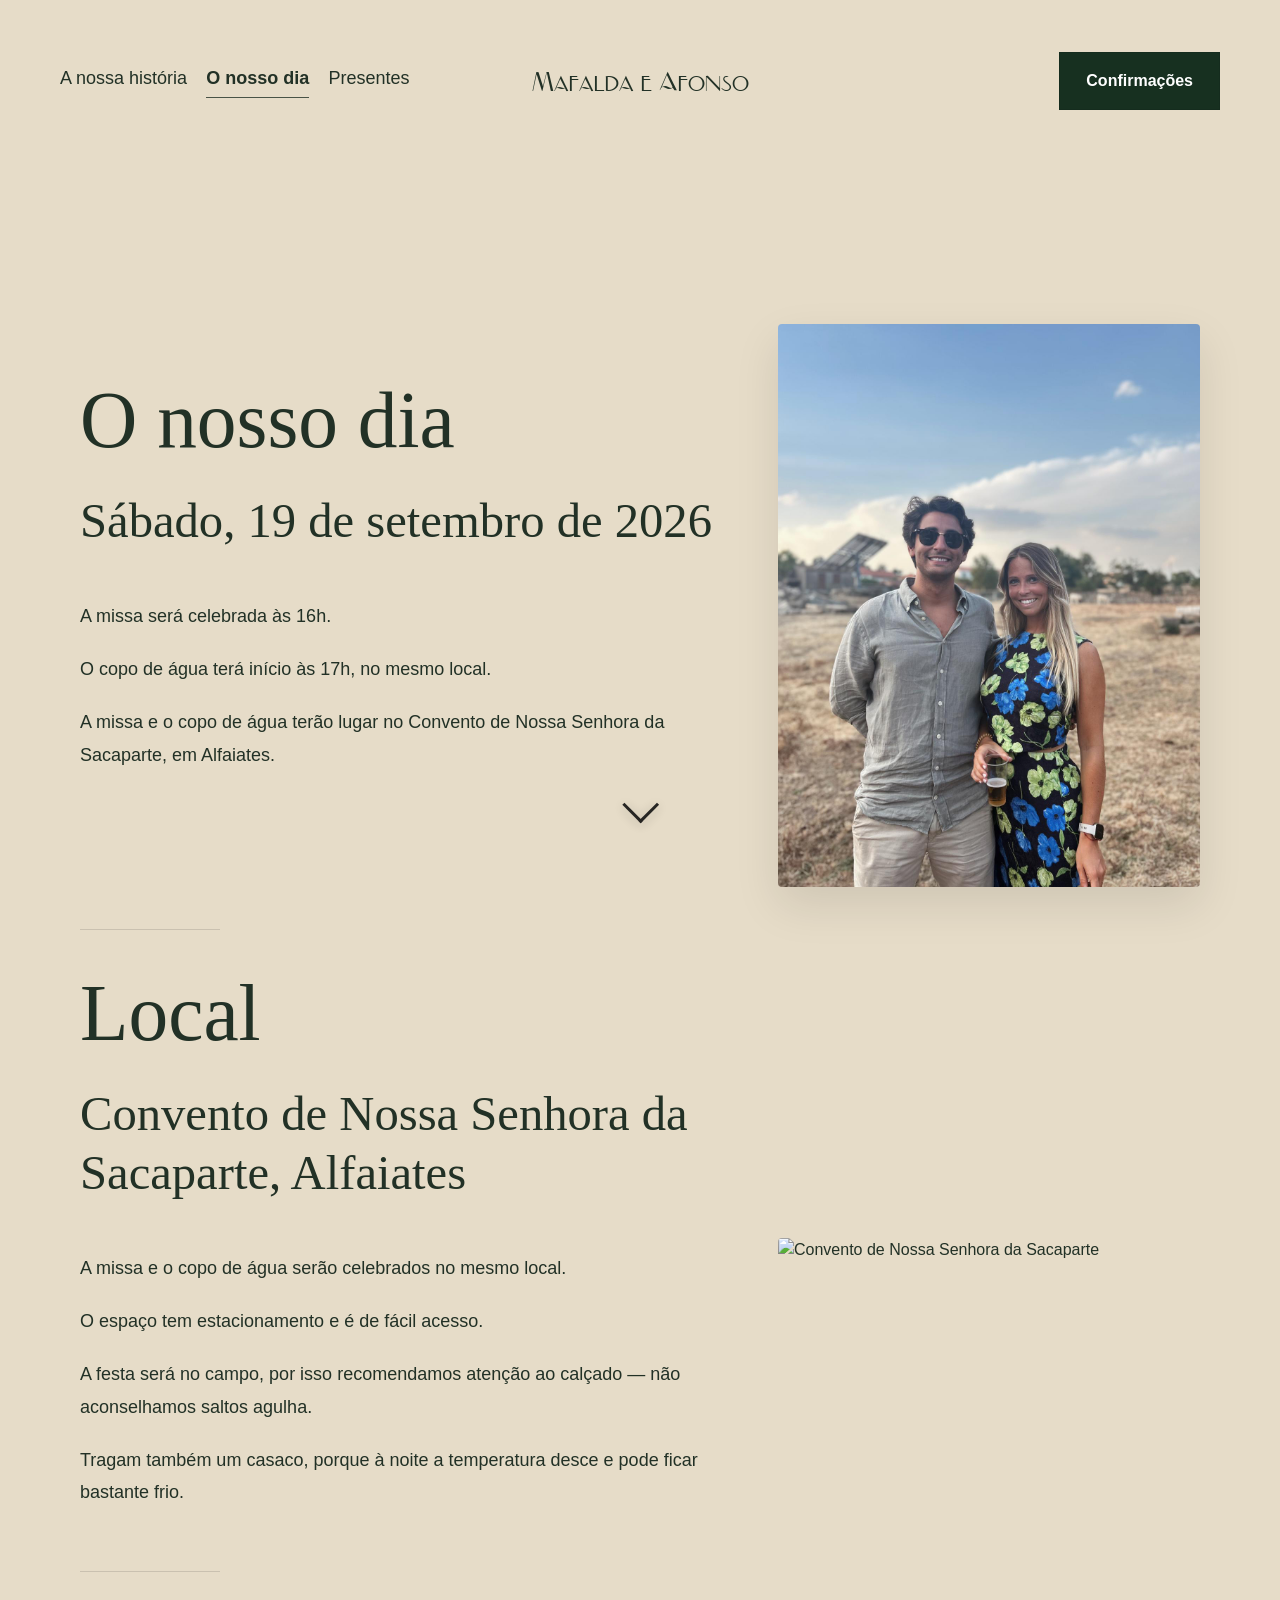
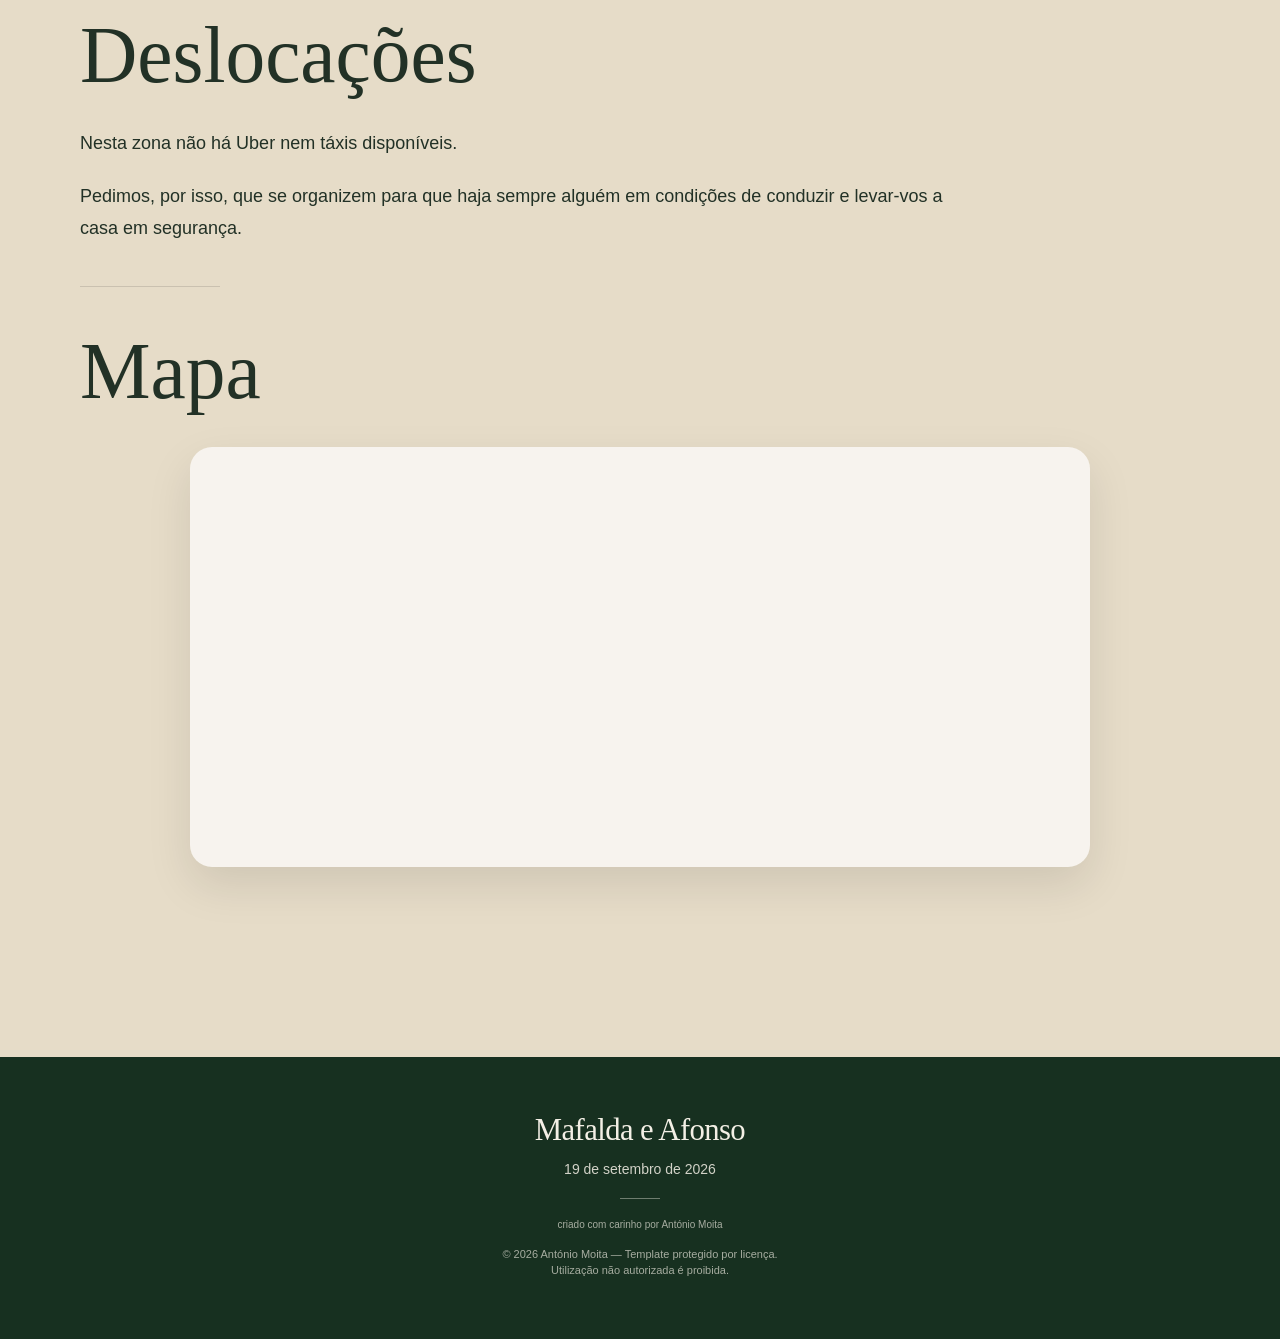
==== pages/cerimonia.html @ 189afe15 "Add files via upload" ====
<!DOCTYPE html>
<html lang="pt">
<head>
  <meta charset="UTF-8">
  <meta name="viewport" content="width=device-width, initial-scale=1">
  <title>O nosso dia — Mafalda e Afonso</title>
  <link rel="stylesheet" href="../assets/css/main.css">
  <script src="../assets/js/favicon.js"></script>
</head>
<body>
  <div class="scroll-progress" aria-hidden="true"></div>

  <div class="page page-plain">
    <header class="site-header">
      <div class="header-inner">
        <nav class="main-nav">
          <a href="../index.html#historia">A nossa história</a>
          <a class="active" href="cerimonia.html">O nosso dia</a>
          <a href="presentes.html">Presentes</a>
        </nav>

        <a class="site-brand nadall" href="../index.html">Mafalda e Afonso</a>

        <div class="header-actions">
          <a class="btn" href="confirmacoes.html">Confirmações</a>
        </div>
      </div>
    </header>

    <div class="scroll-hint" aria-hidden="true">
      <span></span>
    </div>

    <section class="section-top">
      <div class="container-text editorial-block">

        <div class="cerimonia-intro">
          <div class="cerimonia-intro-copy">
            <h1 class="editorial-title reveal">O nosso dia</h1>
            <h2 class="editorial-subtitle reveal">Sábado, 19 de setembro de 2026</h2>

          <div class="editorial-copy reveal">
           <p>
            A missa será celebrada às 16h.
          </p>
          <p>
          O copo de água terá início às 17h, no mesmo local.
          </p>
          <p>
          A missa e o copo de água terão lugar no Convento de Nossa Senhora da Sacaparte, em Alfaiates.
          </p>
          </div>

        <div class="calendar-actions reveal">
          <a class="calendar-btn" href="../assets/downloads/evento-casamento-mafalda-afonso.ics" download>
          Adicionar ao calendário
         </a>

       <a
      class="calendar-btn"
      href="https://calendar.google.com/calendar/render?action=TEMPLATE&text=Casamento%20Mafalda%20e%20Afonso&dates=20260919T160000/20260920T040000&location=Convento%20de%20Nossa%20Senhora%20da%20Sacaparte%2C%20Alfaiates&details=Missa%20%C3%A0s%2016h%20e%20celebra%C3%A7%C3%A3o%20no%20mesmo%20local."
      target="_blank"
      rel="noopener noreferrer">
      Google Calendar
        </a>
      </div>
      </div>

          <div class="cerimonia-intro-media reveal">
            <img src="../assets/img/mafalda-afonso3.jpg" alt="Mafalda e Afonso">
          </div>
        </div>

        <div class="divider reveal"></div>

        <div class="cerimonia-intro">
  
  <div class="cerimonia-intro-copy">
    <h1 class="editorial-title reveal">Local</h1>
    <h2 class="editorial-subtitle reveal">Convento de Nossa Senhora da Sacaparte, Alfaiates</h2>

    <div class="editorial-copy reveal">
      <p>
        A missa e o copo de água serão celebrados no mesmo local.
      </p>
      <p>
        O espaço tem estacionamento e é de fácil acesso.
      </p>
      <p>
        A festa será no campo, por isso recomendamos atenção ao calçado — não aconselhamos saltos agulha.
      </p>
      <p>
        Tragam também um casaco, porque à noite a temperatura desce e pode ficar bastante frio.
      </p>
    </div>
  </div>

  <div class="cerimonia-intro-media reveal">
    <img src="../assets/img/convento.png" alt="Convento de Nossa Senhora da Sacaparte" class="no-shadow">
  </div>

</div>

        <div class="divider reveal"></div>

        <h1 class="editorial-title reveal">Deslocações</h1>
        <div class="editorial-copy reveal">
          <p>
            Nesta zona não há Uber nem táxis disponíveis.
          </p>
          <p>
            Pedimos, por isso, que se organizem para que haja sempre alguém em condições de conduzir e levar-vos a casa em segurança.
          </p>
        </div>

        <div class="divider reveal"></div>

        <h1 class="editorial-title reveal">Mapa</h1>
        <div class="map-image reveal">
          <iframe
            src="https://www.google.com/maps/embed?pb=!1m18!1m12!1m3!1d3038.5815121705978!2d-6.89623684962995!3d40.3959667616065!2m3!1f0!2f0!3f0!3m2!1i1024!2i768!4f13.1!3m3!1m2!1s0xd3db39eac8f8bbb%3A0x1433cb2b14227b05!2sConvento%20da%20Sacaparte!5e0!3m2!1spt-PT!2spt!4v1775146963421!5m2!1spt-PT!2spt"
            style="border:0;"
            allowfullscreen=""
            loading="lazy"
            referrerpolicy="no-referrer-when-downgrade">
          </iframe>
        </div>
      </div>
    </section>
  </div>

  <button id="backToTop" aria-label="Voltar ao topo">↑</button>

  <script src="../assets/js/main.js"></script>
  <script>
    loadFooter({
      names: "Mafalda e Afonso",
      date: "19 de setembro de 2026",
      creditName: "António Moita",
      creditLink: ""
    });
  </script>

</body>
</html>
---- assets/css/main.css ----
@font-face{
  font-family:"Nadall";
  src:url("../fonts/NADALL.TTF") format("truetype");
  font-weight:400;
  font-style:normal;
  font-display:swap;
}

:root{
  --bg-main:#f3f1e8;
  --bg-alt:#e6dcc8;
  --text:#223126;
  --button:#173020;
  --button-text:#ffffff;
  --line:rgba(34,49,38,.55);
  --input-bg:#f7f7f7;
  --input-border:#cfcfcf;
  --muted:rgba(34,49,38,.6);

  --container:1440px;
  --container-text:1280px;
  --container-narrow:880px;
  --story-width:1120px;
  --editorial-width:1080px;
  --editorial-copy-width:860px;
}

*,
*::before,
*::after{
  box-sizing:border-box;
}

html{
  scroll-behavior:smooth;
  scroll-padding-top:140px;
}

body{
  margin:0;
  color:var(--text);
  background:var(--bg-main);
  font-family:Arial, Helvetica, sans-serif;
  line-height:1.5;
  overflow-x:hidden;
}

img{
  max-width:100%;
  display:block;
}

iframe{
  display:block;
  max-width:100%;
}

a{
  color:inherit;
  text-decoration:none;
}

.page{
  min-height:100vh;
}

.page-plain{
  background:var(--bg-alt);
}

.container{
  width:min(var(--container), calc(100% - 120px));
  margin:0 auto;
}

.container-narrow{
  width:min(var(--container-narrow), calc(100% - 120px));
  margin:0 auto;
}

.container-text{
  width:min(var(--container-text), calc(100% - 120px));
  margin:0 auto;
}

.serif{
  font-family:Georgia, "Times New Roman", serif;
  font-weight:400;
  letter-spacing:-0.02em;
}

.nadall{
  font-family:"Nadall", Georgia, "Times New Roman", serif;
  font-weight:400;
  letter-spacing:0;
}

/* =========================================================
   Barra de progresso
   ========================================================= */

.scroll-progress{
  position:fixed;
  top:0;
  left:0;
  width:0%;
  height:3px;
  background:var(--button);
  z-index:300;
  pointer-events:none;
}

/* =========================================================
   Header / navegação
   ========================================================= */

.site-header{
  position:sticky;
  top:0;
  z-index:120;
  padding:52px 0 34px;
  transition:
    background-color .3s ease,
    backdrop-filter .3s ease,
    box-shadow .3s ease,
    padding .3s ease;
}

.site-header.is-scrolled{
  background:rgba(243,241,232,.78);
  backdrop-filter:blur(12px);
  box-shadow:0 10px 30px rgba(0,0,0,.05);
  padding:22px 0 18px;
}

.site-header .header-inner{
  width:min(var(--container), calc(100% - 120px));
  margin:0 auto;
  display:grid;
  grid-template-columns:1fr auto 1fr;
  align-items:center;
  gap:20px;
}

.main-nav{
  display:flex;
  gap:1.2rem;
  align-items:center;
  justify-self:start;
  flex-wrap:wrap;
  font-size:18px;
  min-width:0;
}

.main-nav a{
  position:relative;
  padding-bottom:6px;
  min-width:0;
}

.main-nav a::after{
  content:"";
  position:absolute;
  left:0;
  bottom:0;
  width:100%;
  height:1px;
  background:currentColor;
  transform:scaleX(0);
  transform-origin:left;
  transition:transform .35s ease;
  opacity:.8;
}

.main-nav a:hover::after,
.main-nav a:focus-visible::after,
.main-nav a.active::after{
  transform:scaleX(1);
}

.main-nav a.active{
  opacity:1;
  font-weight:600;
}

.site-brand{
  justify-self:center;
  font-size:28px;
  line-height:1;
  text-align:center;
}

.header-actions{
  justify-self:end;
}

/* =========================================================
   Botões
   ========================================================= */

.btn{
  display:inline-flex;
  align-items:center;
  justify-content:center;
  min-width:158px;
  min-height:58px;
  padding:0 26px;
  background:var(--button);
  color:var(--button-text);
  font-size:16px;
  font-weight:600;
  border:1px solid rgba(0,0,0,.08);
  border-radius:0;
  transition:
    transform .22s ease,
    opacity .22s ease,
    box-shadow .22s ease;
}

.btn:hover,
.btn:focus-visible{
  transform:translateY(-2px);
  opacity:.97;
  box-shadow:0 10px 24px rgba(0,0,0,.10);
}

.btn.small{
  min-width:110px;
  min-height:54px;
}

/* =========================================================
   Hero
   ========================================================= */

.hero{
  position:relative;
  overflow:hidden;
  min-height:100vh;
  display:flex;
  align-items:flex-start;
  justify-content:center;
  padding:10rem 1.5rem 3rem;
  background:
    radial-gradient(circle at 20% 20%, rgba(255,255,255,.65), transparent 32%),
    radial-gradient(circle at 80% 30%, rgba(255,255,255,.35), transparent 28%),
    radial-gradient(circle at 50% 70%, rgba(255,255,255,.25), transparent 38%),
    linear-gradient(rgba(243,241,232,.9), rgba(243,241,232,.94));
}

.hero::before{
  content:"";
  position:absolute;
  inset:0;
  background-image:
    radial-gradient(rgba(120,120,100,.06) 1px, transparent 1px),
    radial-gradient(rgba(120,120,100,.035) 1px, transparent 1px);
  background-size:8px 8px, 13px 13px;
  background-position:0 0, 3px 4px;
  opacity:.45;
  pointer-events:none;
}

.leaf-ornament{
  --leaf-parallax:0px;
  position:absolute;
  left:50%;
  top:-10px;
  transform:translateX(-50%) translateY(var(--leaf-parallax));
  width:min(520px, 36vw);
  opacity:.72;
  pointer-events:none;
  will-change:transform, opacity;
  animation:
    heroFadeUp 1.2s .2s both,
    leafFloat 7s ease-in-out 1.4s infinite;
}

.leaf-ornament svg{
  width:100%;
  height:auto;
  display:block;
}

.hero-bg{
  position:absolute;
  inset:0;
  z-index:0;
  background-image:image-set(
    url("../img/mafalda-afonso5-clean.webp") type("image/webp"),
    url("../img/mafalda-afonso5-clean.png") type("image/png")
  );
  background-repeat:no-repeat;
  background-position:center calc(64% + var(--hero-parallax, 0px));
  background-size:min(980px, 88vw);
  opacity:.92;
  pointer-events:none;
}

.hero-content{
  position:relative;
  z-index:2;
  text-align:center;
  width:100%;
  padding-top:7vh;
}

.hero-title{
  margin:0;
  font-size:clamp(72px, 9vw, 126px);
  line-height:.95;
  opacity:0;
  transform:translateY(24px);
  animation:heroFadeUp 1s .15s forwards;
}

.hero-title.nadall{
  line-height:1.02;
  letter-spacing:0.01em;
}

.site-brand.nadall{
  font-size:32px;
  line-height:1;
}

.hero-date{
  margin-top:34px;
  font-size:clamp(24px, 2.2vw, 34px);
  opacity:0;
  transform:translateY(24px);
  animation:heroFadeUp 1s .45s forwards;
}

.hero-date::before,
.hero-date::after{
  content:"—";
  display:inline-block;
  margin:0 18px;
  opacity:.6;
}

/* =========================================================
   Secções gerais
   ========================================================= */

.section{
  padding:110px 0;
}

.section.alt{
  background:var(--bg-alt);
}

.page-plain .section-top{
  padding:120px 0 80px;
}

.center-link{
  text-align:center;
}

.more-link{
  display:inline-block;
  margin-top:52px;
  font-size:18px;
  padding-bottom:3px;
  position:relative;
}

.more-link::after{
  content:"";
  position:absolute;
  left:0;
  bottom:0;
  width:100%;
  height:1px;
  background:currentColor;
  transform:scaleX(1);
  transform-origin:left;
  transition:transform .35s ease, opacity .35s ease;
  opacity:.85;
}

.more-link:hover::after,
.more-link:focus-visible::after{
  transform:scaleX(.72);
  opacity:1;
}

/* =========================================================
   Home
   ========================================================= */

.two-col-intro{
  display:grid;
  grid-template-columns:420px 1fr;
  gap:3rem;
  align-items:center;
}

.portrait{
  width:100%;
  aspect-ratio:1/1;
  overflow:hidden;
  background:#ddd;
}

.portrait img{
  width:100%;
  height:100%;
  object-fit:cover;
  transform:scale(1.02);
  transition:transform 1.2s ease;
  border-radius:4px;
}

.portrait:hover img{
  transform:scale(1.06);
}

.intro-copy{
  text-align:center;
  max-width:760px;
  margin:0 auto;
}

.intro-copy h2{
  margin:0 0 26px;
  font-size:clamp(42px, 4.6vw, 72px);
  line-height:1.02;
}

.intro-copy p{
  margin:0 auto;
  font-size:clamp(24px, 2.1vw, 31px);
  line-height:1.8;
  font-family:Georgia, "Times New Roman", serif;
  letter-spacing:-0.02em;
}

.details-grid{
  display:grid;
  grid-template-columns:1fr 1fr;
  gap:3rem;
  align-items:start;
  text-align:center;
}

.eyebrow{
  margin:0 0 24px;
  font-size:18px;
  font-family:Georgia, "Times New Roman", serif;
}

.big-detail-title{
  margin:0 0 .45em;
  font-size:clamp(42px, 4.8vw, 72px);
  line-height:1.15;
  font-family:Georgia, "Times New Roman", serif;
  letter-spacing:-0.02em;
  overflow-wrap:anywhere;
}

.detail-copy{
  margin:0;
  font-size:clamp(20px, 2vw, 28px);
  line-height:1.7;
  font-family:Georgia, "Times New Roman", serif;
}

.center-feature{
  text-align:center;
  padding:120px 0 130px;
  max-width:860px;
  margin:0 auto;
}

.center-feature h2{
  margin:0 0 1.1rem;
  font-size:clamp(54px, 6vw, 88px);
  line-height:1;
  font-family:Georgia, "Times New Roman", serif;
  overflow-wrap:anywhere;
}

.center-feature p{
  max-width:760px;
  margin:0 auto;
  font-size:clamp(22px, 1.9vw, 26px);
  line-height:1.85;
}

.center-feature p + p{
  margin-top:20px;
}

#historia .center-feature{
  max-width:var(--story-width);
}

#historia .center-feature p{
  max-width:980px;
}

/* =========================================================
   Story / showcase / CTA
   ========================================================= */

.story-block{
  padding:110px 0 70px;
}

.story-text{
  max-width:1500px;
}

.story-text h3{
  margin:0 0 34px;
  font-size:clamp(30px, 2.8vw, 46px);
  font-family:Georgia, "Times New Roman", serif;
  font-weight:400;
}

.story-text p{
  margin:0 0 26px;
  font-size:clamp(18px, 1.35vw, 22px);
  line-height:1.75;
}

.person-showcase{
  padding:40px 0 120px;
  text-align:center;
}

.person-showcase h2{
  margin:0 0 34px;
  font-size:clamp(54px, 5.4vw, 84px);
  line-height:1;
  font-family:Georgia, "Times New Roman", serif;
}

.person-photo{
  width:min(400px, 100%);
  margin:0 auto;
  aspect-ratio:4/5;
  overflow:hidden;
  background:#ddd;
}

.person-photo img{
  width:100%;
  height:100%;
  object-fit:cover;
  transform:scale(1.02);
  transition:transform 1.2s ease;
  border-radius:18px;
}

.person-photo:hover img{
  transform:scale(1.06);
}

.final-cta{
  text-align:center;
  padding:110px 0 64px;
}

.final-cta h2{
  margin:0 0 62px;
  font-size:clamp(44px, 5vw, 74px);
  font-family:Georgia, "Times New Roman", serif;
  font-weight:400;
  line-height:1.1;
  overflow-wrap:anywhere;
}

/* =========================================================
   Página editorial / cerimónia
   ========================================================= */

.editorial-block{
  max-width:var(--editorial-width);
  margin:0 auto;
  padding:60px 0 110px;
}

.editorial-title{
  margin:0 0 .35em;
  font-size:clamp(54px, 6.2vw, 100px);
  line-height:1.08;
  font-family:Georgia, "Times New Roman", serif;
  font-weight:400;
  overflow-wrap:anywhere;
}

.editorial-subtitle{
  margin:0 0 1.4em;
  font-size:clamp(32px, 3.8vw, 66px);
  line-height:1.22;
  font-family:Georgia, "Times New Roman", serif;
  font-weight:400;
  opacity:.9;
  overflow-wrap:anywhere;
}

.editorial-copy{
  max-width:var(--editorial-copy-width);
}

.editorial-copy p{
  margin:0 0 1.15em 0;
  font-size:clamp(18px, 1.35vw, 22px);
  line-height:1.8;
}

.divider{
  width:100%;
  max-width:140px;
  height:1px;
  margin:2.6rem 0;
  background:rgba(0,0,0,.12);
}

.map-image{
  width:min(900px, 100%);
  margin:2rem auto 0;
  overflow:hidden;
  background:#f7f3ee;
  border-radius:22px;
  box-shadow:0 18px 45px rgba(0,0,0,.10);
}

.map-image iframe{
  display:block;
  width:100%;
  min-height:420px;
  border:0;
}

.page-plain .container-text.editorial-block{
  max-width:1120px;
}

.page-plain .editorial-copy{
  max-width:900px;
}

/* layout inicial da página cerimónia em desktop */
.cerimonia-intro{
  display:block;
}

.cerimonia-intro-media{
  margin:40px 0 0;
}

.cerimonia-intro-media img{
  display:block;
  width:100%;
  max-width:500px;
  height:auto;
  margin:0 auto;
  border-radius:4px;
  box-shadow:0 18px 45px rgba(0,0,0,.10);
}

@media (min-width: 1101px){
  .cerimonia-intro{
    display:grid;
    grid-template-columns:minmax(0, 1.2fr) minmax(360px, .8fr);
    gap:clamp(40px, 5vw, 90px);
    align-items:center;
  }

  .cerimonia-intro-copy{
    text-align:left;
  }

  .cerimonia-intro-copy .editorial-copy{
    margin-left:0;
    max-width:760px;
  }

  .cerimonia-intro-copy .editorial-title,
  .cerimonia-intro-copy .editorial-subtitle,
  .cerimonia-intro-copy .editorial-copy p{
    text-align:left;
  }

  .cerimonia-intro-copy .editorial-subtitle{
    margin-bottom:1em;
  }

  .cerimonia-intro-media{
    margin:0;
  }

  .cerimonia-intro-media img{
    max-width:520px;
    margin-left:auto;
  }
}

.cerimonia-intro-media img.no-shadow{
  box-shadow:none;
}

/* =========================================================
   Alojamento / stays
   ========================================================= */

.stay-list{
  padding:90px 0 120px;
}

.stay-item{
  display:grid;
  grid-template-columns:390px 1fr;
  gap:80px;
  align-items:start;
  padding:40px 0 100px;
}

.stay-item + .stay-item{
  border-top:1px solid var(--line);
  padding-top:90px;
}

.stay-media{
  width:100%;
  aspect-ratio:1/1;
  overflow:hidden;
  background:#ddd;
}

.stay-media img{
  width:100%;
  height:100%;
  object-fit:cover;
  transform:scale(1.02);
  transition:transform 1.2s ease;
  border-radius:18px;
}

.stay-media:hover img{
  transform:scale(1.06);
}

.stay-copy h2{
  margin:0 0 26px;
  display:inline-block;
  font-size:clamp(48px, 4.6vw, 66px);
  line-height:1.06;
  font-family:Georgia, "Times New Roman", serif;
  font-weight:400;
  border-bottom:1px solid var(--line);
  overflow-wrap:anywhere;
}

.stay-copy .meta{
  margin:12px 0 20px;
  font-size:clamp(22px, 2vw, 30px);
  font-family:Georgia, "Times New Roman", serif;
  line-height:1.35;
}

.stay-copy .phone{
  margin:0 0 28px;
  font-size:clamp(24px, 2.2vw, 34px);
  font-family:Georgia, "Times New Roman", serif;
}

.stay-copy p{
  max-width:860px;
  margin:0;
  font-size:clamp(18px, 1.4vw, 22px);
  line-height:1.75;
}

/* =========================================================
   Presentes
   ========================================================= */

.gifts-page{
  padding:170px 0 140px;
}

.gifts-head{
  text-align:center;
  margin-bottom:120px;
}

.gifts-head h1{
  margin:0 0 26px;
  font-size:clamp(64px, 6vw, 84px);
  font-family:Georgia, "Times New Roman", serif;
  font-weight:400;
  line-height:1;
  overflow-wrap:anywhere;
}

.gifts-head .subtitle{
  font-size:clamp(30px, 2.4vw, 46px);
  font-family:Georgia, "Times New Roman", serif;
  line-height:1.2;
  overflow-wrap:anywhere;
}

.gifts-copy{
  max-width:1500px;
}

.gifts-copy p{
  margin:0 0 24px;
  font-size:clamp(18px, 1.45vw, 22px);
  line-height:1.85;
}

.iban{
  font-weight:600;
  text-align:center;
  margin-top:70px;
  font-size:clamp(22px, 1.8vw, 32px);
  white-space:nowrap;
  line-height:1.1;
}

.gift-graphic {
  margin-top: 60px;
  text-align: center;
}

.gift-graphic img {
  width: min(420px, 80%);
  height: auto;
  display: block;
  margin: 0 auto;
  opacity: 0.9;
}

/* =========================================================
   Confirmações / formulário
   ========================================================= */

.confirm-page{
  padding:150px 0 130px;
}

.confirm-head{
  text-align:center;
  margin-bottom:2rem;
}

.confirm-head h1{
  margin:0 0 28px;
  font-size:clamp(40px, 6vw, 84px);
  font-family:Georgia, "Times New Roman", serif;
  font-weight:400;
  line-height:1.08;
  overflow-wrap:anywhere;
  word-break:normal;
}

.confirm-head p{
  margin:0 0 .7rem;
  font-size:clamp(17px, 1.4vw, 22px);
  line-height:1.75;
}

.confirm-date{
  margin-top:0;
  margin-bottom:3rem;
  font-size:clamp(26px, 3.2vw, 48px);
  line-height:1.1;
  font-family:Georgia, "Times New Roman", serif;
  font-weight:500;
  letter-spacing:.02em;
}

.form-wrap{
  border-top:1px solid var(--line);
  border-radius:22px;
  padding:2rem;
  background:rgba(255,255,255,.72);
  box-shadow:0 12px 35px rgba(0,0,0,.06);
  backdrop-filter:blur(2px);
}

.form-section-title{
  margin:0 0 1.2rem;
  font-size:18px;
  font-weight:600;
  overflow-wrap:anywhere;
}

.form-grid-2{
  display:grid;
  grid-template-columns:1fr 1fr;
  gap:1rem 1.25rem;
}

.form-grid-3{
  display:grid;
  grid-template-columns:1fr 1fr 1.2fr;
  gap:1rem 1.25rem;
}

.form-field{
  margin-bottom:1rem;
  min-width:0;
}

.form-field label{
  display:block;
  margin-bottom:.45rem;
  font-size:16px;
  line-height:1.4;
}

.form-field .req{
  color:var(--muted);
  margin-left:4px;
}

.input,
.select,
.textarea{
  width:100%;
  border:1px solid rgba(0,0,0,.12);
  background:#fff;
  color:var(--text);
  padding:.9rem 1rem;
  font-size:16px;
  font:inherit;
  outline:none;
  border-radius:12px;
  appearance:none;
  box-sizing:border-box;
  transition:border-color .2s ease, box-shadow .2s ease, background-color .2s ease;
}

.input,
.select{
  min-height:52px;
}

.textarea{
  min-height:150px;
  resize:vertical;
  font-family:inherit;
}

.input:focus,
.select:focus,
.textarea:focus{
  border-color:rgba(80,110,70,.5);
  box-shadow:0 0 0 4px rgba(127,154,99,.12);
  background:#fff;
}

.select-wrap{
  position:relative;
}

.select-wrap::after{
  content:"";
  position:absolute;
  right:18px;
  top:50%;
  width:10px;
  height:10px;
  border-right:2px solid var(--text);
  border-bottom:2px solid var(--text);
  transform:translateY(-65%) rotate(45deg);
  pointer-events:none;
}

.form-actions{
  margin-top:1.2rem;
}

.note{
  color:var(--muted);
  font-size:14px;
}

.form-note{
  margin-top:1.2rem;
  line-height:1.7;
  opacity:.85;
  overflow-wrap:anywhere;
}

#guest-count-section{
  margin-bottom:1rem;
}

.dynamic-section{
  margin-top:1.5rem;
  padding:1.25rem;
  background:rgba(255,255,255,.65);
  border:1px solid rgba(34,49,38,.10);
  border-radius:16px;
}

.dynamic-section-header{
  margin-bottom:1rem;
}

.dynamic-section-header h3{
  margin:0 0 .35rem 0;
  font-size:22px;
  font-family:Georgia, "Times New Roman", serif;
  font-weight:400;
  color:var(--text);
  overflow-wrap:anywhere;
}

.dynamic-section-header p{
  margin:0;
  color:var(--muted);
  font-size:15px;
  line-height:1.6;
}

.guest-row{
  padding:1rem;
  margin-bottom:1rem;
  background:#ffffff;
  border:1px solid rgba(34,49,38,.08);
  border-radius:14px;
}

.guest-row:last-child{
  margin-bottom:0;
}

.guest-row-title{
  margin-bottom:.9rem;
  font-size:15px;
  font-weight:600;
  color:var(--text);
  opacity:.9;
  overflow-wrap:anywhere;
}

/* =========================================================
   Footer
   ========================================================= */

.site-footer{
  background:var(--button);
  color:#f3efe5;
  text-align:center;
  padding:50px 20px 60px;
}

.site-footer .footer-main{
  font-size:clamp(28px, 2.4vw, 40px);
  font-family:Georgia, "Times New Roman", serif;
}

.site-footer .footer-date{
  margin-top:6px;
  font-size:14px;
  opacity:.85;
}

.site-footer .footer-divider{
  width:40px;
  height:1px;
  background:rgba(243,239,229,0.4);
  margin:18px auto;
}

.site-footer .footer-credit{
  font-size:10px;
  opacity:.65;
}

.site-footer .footer-credit a{
  color:inherit;
  text-decoration:none;
}

/* =========================================================
   Back to top
   ========================================================= */

#backToTop{
  position:fixed;
  right:20px;
  bottom:20px;
  width:46px;
  height:46px;
  background:var(--button);
  color:var(--button-text);
  border:0;
  border-radius:999px;
  cursor:pointer;
  font-size:20px;
  line-height:1;
  display:flex;
  align-items:center;
  justify-content:center;
  box-shadow:0 10px 30px rgba(0,0,0,.14);
  opacity:0;
  visibility:hidden;
  transform:translateY(8px);
  transition:opacity .25s ease, transform .25s ease, visibility .25s ease;
  z-index:999;
}

#backToTop:hover{
  transform:translateY(-4px);
  box-shadow:0 8px 20px rgba(0,0,0,.15);
}

#backToTop.show{
  opacity:1;
  visibility:visible;
  transform:translateY(0);
}

/* =========================================================
   Feedback formulário
   ========================================================= */

.form-success-box{
  display:none;
  position:fixed;
  bottom:20px;
  left:50%;
  transform:translateX(-50%);
  background:var(--button);
  color:#f3efe5;
  padding:18px 28px;
  border-radius:12px;
  font-size:16px;
  font-weight:600;
  box-shadow:0 6px 18px rgba(0,0,0,0.15);
  z-index:500;
  text-align:center;
  max-width:90%;
}

.form-modal{
  display:none;
  position:fixed;
  inset:0;
  width:100%;
  height:100%;
  background:rgba(245,240,220,0.7);
  justify-content:center;
  align-items:center;
  z-index:1000;
}

.form-modal-content{
  background:#fff6e5;
  padding:2rem;
  border-radius:10px;
  max-width:400px;
  width:90%;
  box-shadow:0 5px 15px rgba(0,0,0,0.3);
  text-align:center;
}

#form-modal-close{
  margin-top:1rem;
  cursor:pointer;
}

.form-modal-close:hover{
  color:#555;
}

#form-modal-message{
  font-size:18px;
  line-height:1.4;
  color:#223126;
  margin-top:12px;
}

/* =========================================================
   Reveal animations
   ========================================================= */

.reveal,
.reveal-left,
.reveal-right{
  opacity:0;
  transition:
    opacity .8s ease,
    transform .8s ease;
  will-change:opacity, transform;
}

.reveal{
  transform:translateY(34px);
}

.reveal-left{
  transform:translateX(-36px);
}

.reveal-right{
  transform:translateX(36px);
}

.reveal.is-visible,
.reveal-left.is-visible,
.reveal-right.is-visible{
  opacity:1;
  transform:translate(0, 0);
}

/* =========================================================
   Acessibilidade
   ========================================================= */

a:focus-visible,
button:focus-visible,
input:focus-visible,
select:focus-visible,
textarea:focus-visible{
  outline:2px solid rgba(34,49,38,.45);
  outline-offset:3px;
}

/* =========================================================
   Keyframes
   ========================================================= */

@keyframes heroFadeUp{
  from{
    opacity:0;
    transform:translateY(24px);
  }
  to{
    opacity:1;
    transform:translateY(0);
  }
}

@keyframes heroFadeIn{
  from{
    opacity:0;
  }
  to{
    opacity:1;
  }
}

@keyframes leafFloat{
  0%, 100%{
    transform:translateX(-50%) translateY(var(--leaf-parallax));
  }
  50%{
    transform:translateX(-50%) translateY(calc(var(--leaf-parallax) + 10px));
  }
}

@keyframes scrollCue{
  0%, 100%{
    transform:scaleY(.65);
    opacity:.45;
  }
  50%{
    transform:scaleY(1);
    opacity:1;
  }
}

/* =========================================================
   Responsive
   ========================================================= */

@media (max-width: 1100px){
  .site-header .header-inner{
    grid-template-columns:1fr;
    gap:24px;
  }

  .main-nav,
  .site-brand,
  .header-actions{
    justify-self:center;
  }

  .two-col-intro,
  .stay-item,
  .details-grid{
    grid-template-columns:1fr;
    gap:40px;
  }

  .intro-copy{
    max-width:none;
  }

  .portrait{
    max-width:520px;
    margin:0 auto;
  }

  .stay-media{
    max-width:520px;
  }

  #historia .center-feature{
    max-width:920px;
  }

  .page-plain .container-text.editorial-block{
    max-width:960px;
  }
}

@media (max-width: 980px){
  .two-col-intro,
  .details-grid,
  .form-grid-2,
  .form-grid-3{
    grid-template-columns:1fr;
  }

  .two-col-intro,
  .details-grid{
    gap:2rem;
  }

 .two-col-intro .intro-copy{
    order:1;
  }

  .two-col-intro .portrait{
    order:2;
  }  
}

@media (max-width: 780px){
  html{
    scroll-padding-top:120px;
  }

  .container,
  .container-narrow,
  .container-text,
  .site-header .header-inner{
    width:calc(100% - 44px);
  }

  .site-header{
    padding:28px 0 22px;
  }

  .site-header.is-scrolled{
    padding:16px 0 14px;
  }

  .main-nav{
    justify-content:center;
    gap:16px 22px;
    font-size:16px;
  }

  .site-brand{
    font-size:24px;
  }

  .btn{
    min-width:132px;
    min-height:52px;
  }

  .hero{
    min-height:100svh;
    padding-top:1.25rem;
    padding-bottom:1rem;
    align-items:flex-start;
  }

  .hero-content{
    padding-top:12vh;
  }

  .hero-bg{
    background-image:url("../img/mafalda-afonso6-clean.webp");
    background-size:min(760px, 138vw);
    background-position:center calc(74% + var(--hero-parallax, 0px));
  }

  .hero-title{
    font-size:clamp(52px, 12vw, 72px);
  }

  .hero-date{
    font-size:clamp(20px, 5vw, 28px);
    margin-top:18px;
  }

  .section,
  .center-feature,
  .story-block,
  .person-showcase,
  .stay-list,
  .gifts-page,
  .confirm-page{
    padding-top:80px;
    padding-bottom:80px;
  }

  .page-plain .section-top{
    padding-top:80px;
    padding-bottom:60px;
  }

  .editorial-block{
    padding:30px 0 70px;
  }

  .editorial-title{
    line-height:1.12;
  }

  .editorial-subtitle{
    line-height:1.2;
  }

  .editorial-copy p,
  .detail-copy,
  .intro-copy p,
  .center-feature p,
  .confirm-head p{
    line-height:1.75;
  }

  .form-wrap{
    padding:1.25rem;
    border-radius:18px;
  }

  .dynamic-section{
    padding:1rem;
    border-radius:14px;
  }

  .guest-row{
    padding:.9rem;
  }

  .dynamic-section-header h3{
    font-size:20px;
  }

  .map-image iframe{
    min-height:340px;
  }

  .hero-date::before,
  .hero-date::after{
    margin:0 10px;
  }

  .leaf-ornament{
    width:min(520px, 54vw);
  }

  .site-footer{
    padding:40px 20px 45px;
  }

  .site-footer .footer-main{
    font-size:clamp(22px, 6vw, 28px);
  }

  .site-footer .footer-date{
    font-size:13px;
  }

  .site-footer .footer-divider{
    margin:14px auto;
  }

  .site-footer .footer-credit{
    font-size:10px;
  }

  #backToTop{
    right:14px;
    bottom:14px;
    width:42px;
    height:42px;
  }
}

@media (max-width: 600px){
  .form-success-box{
    font-size:14px;
    padding:14px 20px;
  }
}

@media (max-width: 560px){
  .main-nav{
    gap:.8rem;
  }

  .form-wrap{
    padding:1rem;
  }

  .map-image iframe{
    min-height:280px;
  }

  .confirm-head h1{
    font-size:clamp(34px, 10vw, 42px);
  }

.confirm-deadline-text{
  margin-top:0;
  margin-bottom:.25rem;
  padding-top:.95rem;
  font-size:0.95rem;
  letter-spacing:.04em;
  text-transform:uppercase;
  opacity:.7;
  line-height:1.35;
}

.confirm-head p + .confirm-deadline-text{
  margin-top:1.7rem;
}

.confirm-date{
  margin-top:0;
  margin-bottom:2.4rem;
  font-size:clamp(22px, 6vw, 30px);
  line-height:1.1;
  font-family:Georgia, "Times New Roman", serif;
  font-weight:500;
  letter-spacing:.02em;
}

  .editorial-title{
    font-size:clamp(38px, 11vw, 52px);
  }

  .editorial-subtitle{
    font-size:clamp(24px, 7vw, 34px);
  }

  .big-detail-title{
    font-size:clamp(32px, 9vw, 42px);
  }

  .center-feature h2{
    font-size:clamp(40px, 10vw, 56px);
  }

  .hero-content{
    padding-top:10vh;
  }

  .hero-bg{
    background-image:url("../img/mafalda-afonso6-clean.webp");
    background-size:min(820px, 155vw);
    background-position:center calc(76% + var(--hero-parallax, 0px));
  }
}

@media (prefers-reduced-motion: reduce){
  html{
    scroll-behavior:auto;
  }

  *,
  *::before,
  *::after{
    animation:none !important;
    transition:none !important;
  }

  .reveal,
  .reveal-left,
  .reveal-right,
  .hero-title,
  .hero-date{
    opacity:1 !important;
    transform:none !important;
  }

  .leaf-ornament{
    transform:translateX(-50%) !important;
  }

  .scroll-progress{
    display:none;
  }
}

/* =========================================================
   História - layout desktop mais largo
   ========================================================= */

#historia .story-layout{
  display:grid;
  grid-template-columns:minmax(0, 1.55fr) minmax(320px, 0.95fr);
  gap:clamp(36px, 5vw, 90px);
  align-items:start;
  max-width:min(1500px, calc(100vw - 120px));
}

#historia .story-content{
  text-align:left;
  max-width:none;
}

#historia .story-content h2{
  margin:0 0 2.4rem;
  font-size:clamp(54px, 5vw, 84px);
  line-height:1;
  font-family:Georgia, "Times New Roman", serif;
}

#historia .story-content p{
  margin:0 0 1.1rem;
  max-width:none;
  font-size:clamp(20px, 1.35vw, 26px);
  line-height:1.9;
}

#historia .story-side-image{
  position:sticky;
  top:140px;
  align-self:start;
}

#historia .story-side-image img{
  width:100%;
  max-width:520px;
  margin-left:auto;
  border-radius:4px;
  height:auto;
  object-fit:cover;
  box-shadow:0 18px 45px rgba(0,0,0,.10);
}

@media (max-width: 1100px){
  #historia .story-layout{
    grid-template-columns:1fr;
    max-width:none;
  }

  #historia .story-content{
    text-align:center;
  }

  #historia .story-content p{
    max-width:900px;
    margin-left:auto;
    margin-right:auto;
  }

  #historia .story-side-image{
    position:static;
  }

  #historia .story-side-image img{
    max-width:420px;
    margin:20px auto 0;
  }
}

@media (max-width: 780px){
  #historia .story-content h2{
    font-size:clamp(40px, 10vw, 58px);
  }

  #historia .story-content p{
    font-size:clamp(18px, 4.6vw, 22px);
    line-height:1.8;
  }
}

.confirm-deadline-text{
  margin-top:0;
  margin-bottom:.35rem;
  padding-top:1.1rem;
  font-size:0.95rem;
  letter-spacing:.04em;
  text-transform:uppercase;
  opacity:.7;
  position:relative;
  line-height:1.35;
}

.confirm-head p + .confirm-deadline-text{
  margin-top:2.1rem;
}

.confirm-deadline-text::before{
  content:"";
  position:absolute;
  top:0;
  left:50%;
  transform:translateX(-50%);
  width:140px;
  height:1px;
  background:rgba(0,0,0,0.25);
}

.confirm-head p{
  margin-bottom:1.2rem;
}

.confirm-head p:last-of-type{
  margin-bottom:0;
}

/* =========================================================
   Scroll hint
   ========================================================= */

.scroll-hint{
  position:fixed;
  bottom:36px;
  left:50%;
  transform:translateX(-50%);
  width:clamp(48px, 4vw, 72px);
  height:clamp(72px, 5vw, 96px);
  opacity:.9;
  pointer-events:none;
  transition:
    opacity .6s ease,
    transform .6s cubic-bezier(.22,.61,.36,1),
    filter .6s ease;
  z-index:50;
  color:#111;
  filter:drop-shadow(0 2px 6px rgba(0,0,0,0.25));
}

.scroll-hint span{
  display:block;
  width:100%;
  height:100%;
  position:relative;
}

.scroll-hint span::after{
  content:"";
  position:absolute;
  left:50%;
  top:0;
  width:clamp(18px, 2vw, 26px);
  height:clamp(18px, 2vw, 26px);
  border-left:3px solid currentColor;
  border-bottom:3px solid currentColor;
  transform:translateX(-50%) rotate(-45deg);
  animation:scrollHint 2.2s ease-in-out infinite;
}

.scroll-hint.is-hidden{
  opacity:0;
  transform:translate(-50%, 16px);
}

@keyframes scrollHint{
  0%{
    opacity:0;
    transform:translate(-50%, -10px) rotate(-45deg);
  }
  40%{
    opacity:1;
  }
  70%{
    opacity:1;
  }
  100%{
    opacity:0;
    transform:translate(-50%, 18px) rotate(-45deg);
  }
}

/* =========================================================
   Botão Copiar IBAN
   ========================================================= */

.iban-row{
  display:flex;
  justify-content:center;
  align-items:flex-end;
  gap:14px;
  flex-wrap:nowrap;
  width:100%;
}

.iban-row .iban{
  margin-top:70px;
  margin-bottom:0;
  white-space:nowrap;
  line-height:1.1;
  flex:0 1 auto;
}

.copy-btn{
  appearance:none;
  -webkit-appearance:none;
  display:inline-flex;
  align-items:center;
  justify-content:center;
  flex:0 0 auto;

  height:34px;
  padding:0 14px;
  margin:0 0 2px;

  border:1px solid rgba(34,49,38,.22);
  border-radius:999px;
  background:transparent;
  color:var(--text);

  font-family:Arial, Helvetica, sans-serif;
  font-size:11px;
  font-weight:400;
  line-height:1;
  letter-spacing:.08em;
  text-transform:uppercase;

  cursor:pointer;
  transition:
    background-color .22s ease,
    border-color .22s ease,
    transform .22s ease,
    opacity .22s ease;
}

.copy-btn:hover{
  background:rgba(34,49,38,.05);
  border-color:rgba(34,49,38,.36);
}

.copy-btn:active{
  transform:translateY(1px);
}

.copy-btn:disabled{
  opacity:.65;
  cursor:default;
}

@media (max-width: 640px){
  .iban-row{
    flex-direction: column;
    align-items: center;
    gap:10px;
  }

  .iban-row .iban{
    font-size:clamp(15px, 3.7vw, 22px);
  }

  .copy-btn{
    height:30px;
    padding:0 11px;
    margin:0;
    margin-bottom:1px;
    font-size:10px;
  }
}

/* =========================================================
   Botões calendário
   ========================================================= */

.calendar-actions{
  display:flex;
  flex-wrap:wrap;
  gap:12px;
  margin-top:28px;
  align-items:center;
}

.calendar-btn{
  appearance:none;
  -webkit-appearance:none;
  display:inline-flex;
  align-items:center;
  justify-content:center;
  flex:0 0 auto;

  min-height:34px;
  padding:0 14px;

  border:1px solid rgba(34,49,38,.22);
  border-radius:999px;
  background:transparent;
  color:var(--text);

  font-family:Arial, Helvetica, sans-serif;
  font-size:11px;
  font-weight:400;
  line-height:1;
  letter-spacing:.08em;
  text-transform:uppercase;

  cursor:pointer;
  transition:
    background-color .22s ease,
    border-color .22s ease,
    transform .22s ease,
    opacity .22s ease;
}

.calendar-btn:hover,
.calendar-btn:focus-visible{
  background:rgba(34,49,38,.05);
  border-color:rgba(34,49,38,.36);
}

.calendar-btn:active{
  transform:translateY(1px);
}

@media (max-width: 640px){
  .calendar-actions{
    justify-content:center;
    gap:10px;
  }

  .calendar-btn{
    min-height:30px;
    padding:0 11px;
    font-size:10px;
  }
}

.footer-license{
  margin-top:14px;
  font-size:11px;
  opacity:.65;
  line-height:1.5;
}
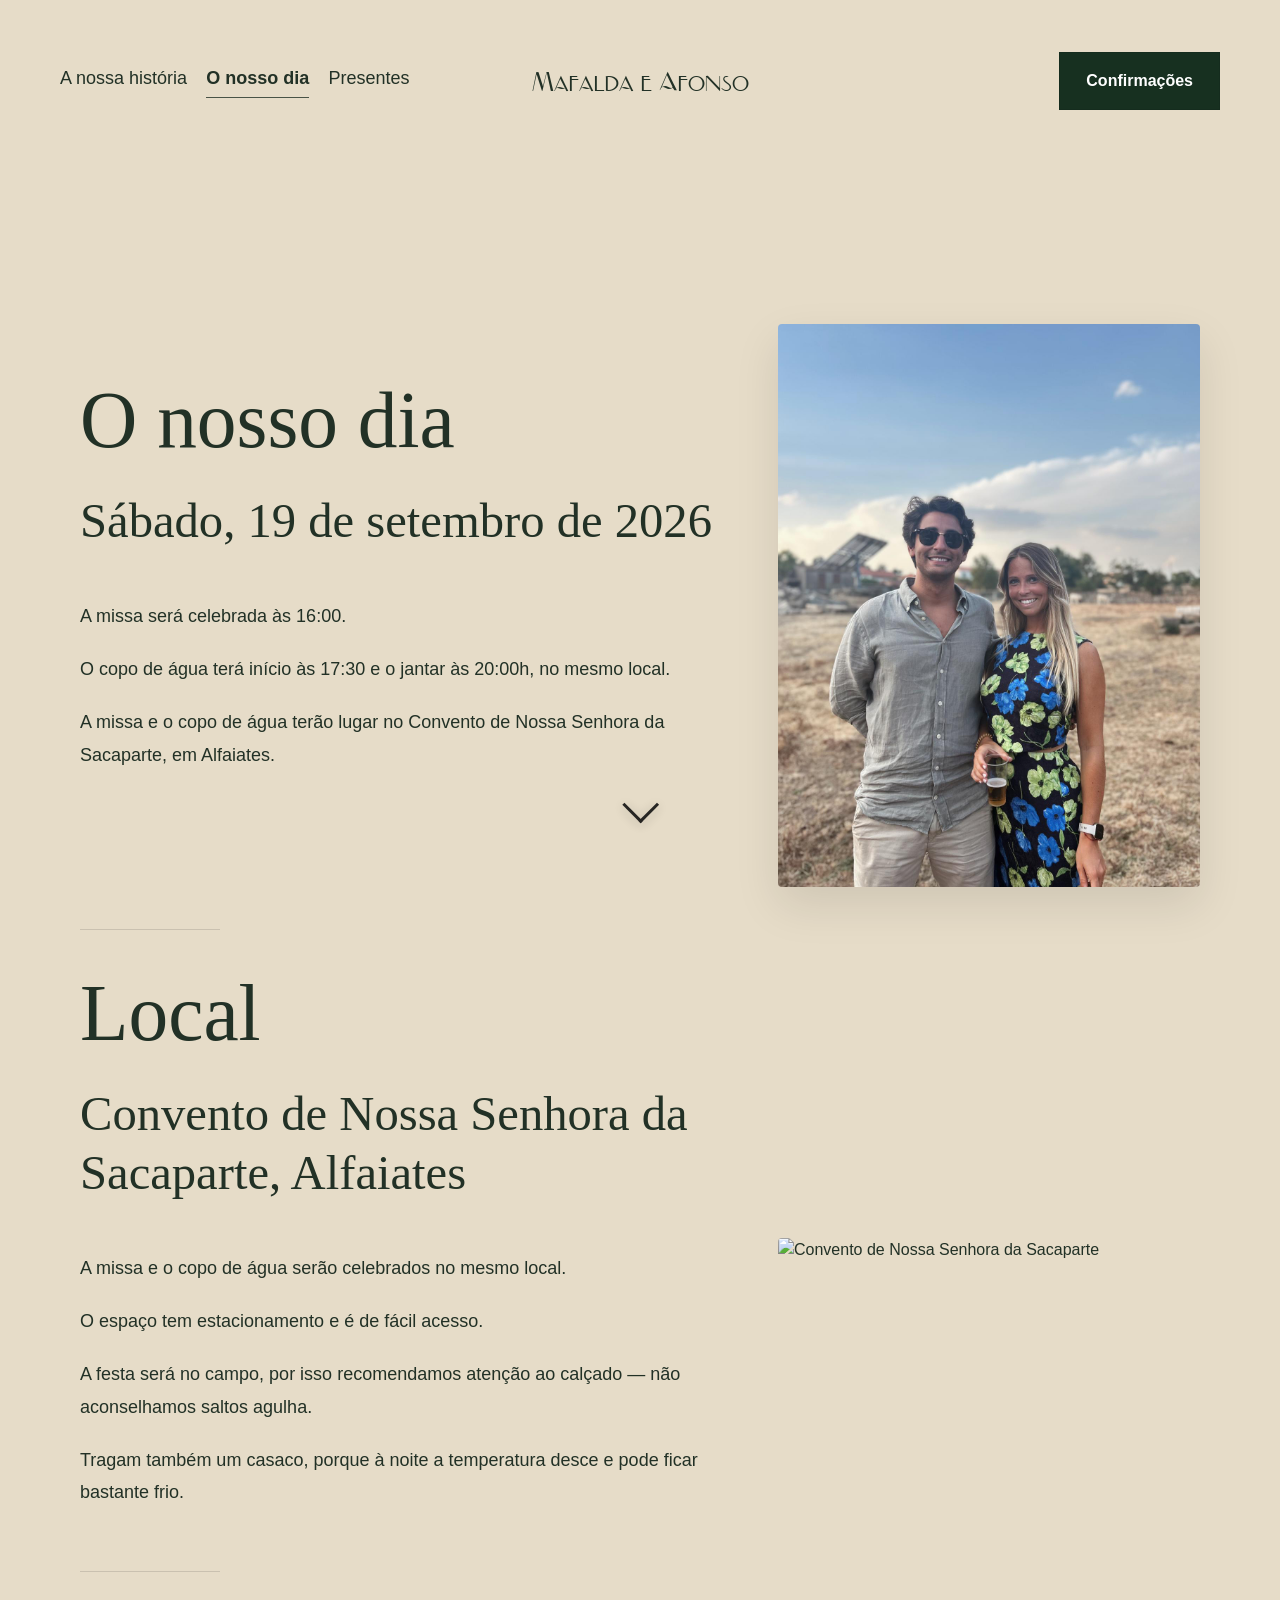
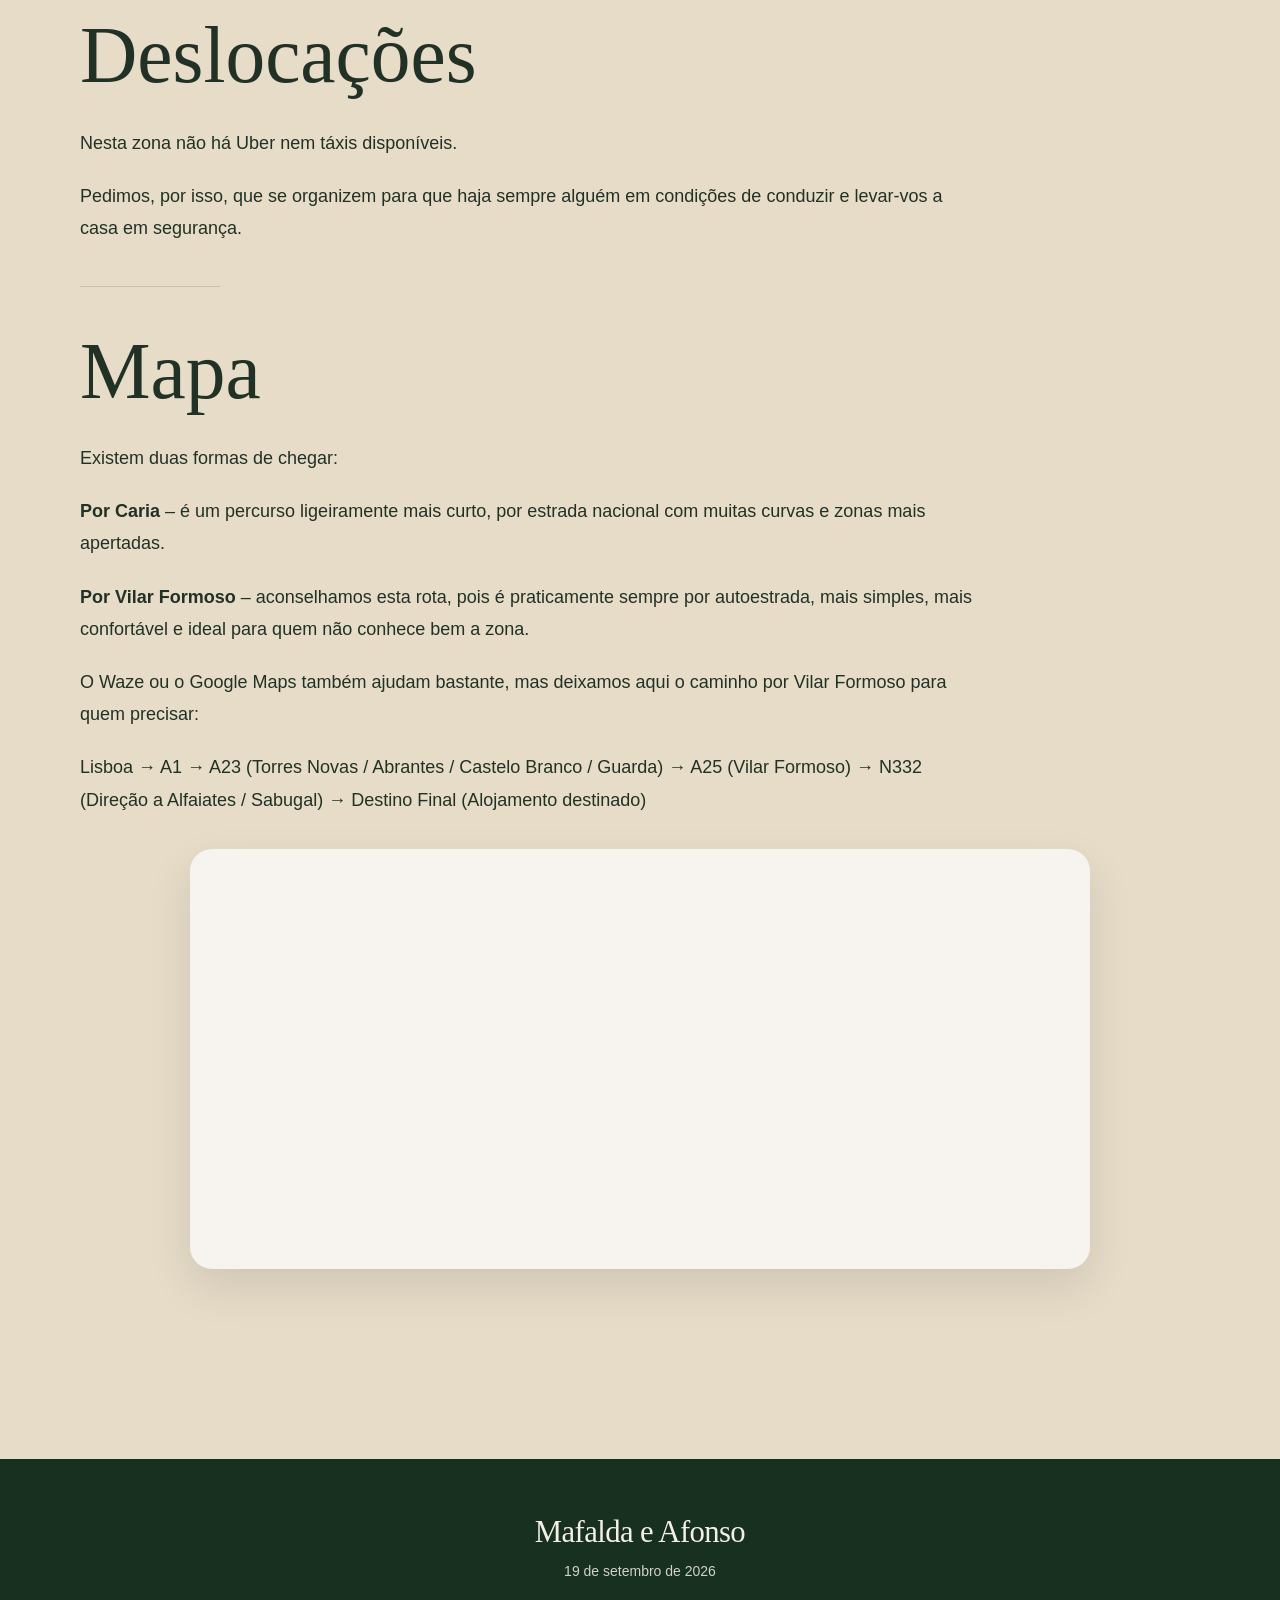
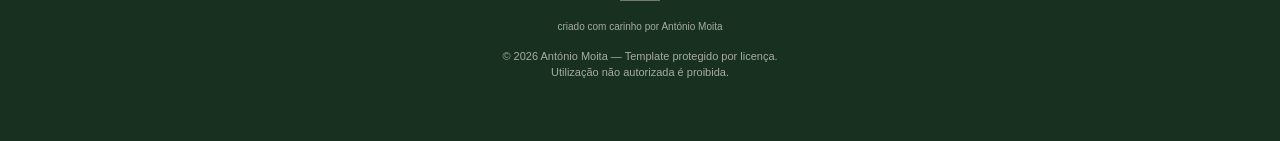
==== commit db22a45e: "Adição de robots e sitemap. Ajustes finais no conteúdo" ====
--- a/pages/cerimonia.html
+++ b/pages/cerimonia.html
@@ -4,6 +4,7 @@
   <meta charset="UTF-8">
   <meta name="viewport" content="width=device-width, initial-scale=1">
   <title>O nosso dia — Mafalda e Afonso</title>
+  <link rel="canonical" href="https://ammoita.github.io/mafaldaeafonso/pages/cerimonia.html">
   <link rel="stylesheet" href="../assets/css/main.css">
   <script src="../assets/js/favicon.js"></script>
 </head>
@@ -41,10 +42,10 @@
 
           <div class="editorial-copy reveal">
            <p>
-            A missa será celebrada às 16h.
+            A missa será celebrada às 16:00.
           </p>
           <p>
-          O copo de água terá início às 17h, no mesmo local.
+          O copo de água terá início às 17:30 e o jantar às 20:00h, no mesmo local.
           </p>
           <p>
           A missa e o copo de água terão lugar no Convento de Nossa Senhora da Sacaparte, em Alfaiates.
@@ -58,7 +59,7 @@
 
        <a
       class="calendar-btn"
-      href="https://calendar.google.com/calendar/render?action=TEMPLATE&text=Casamento%20Mafalda%20e%20Afonso&dates=20260919T160000/20260920T040000&location=Convento%20de%20Nossa%20Senhora%20da%20Sacaparte%2C%20Alfaiates&details=Missa%20%C3%A0s%2016h%20e%20celebra%C3%A7%C3%A3o%20no%20mesmo%20local."
+      href="https://calendar.google.com/calendar/render?action=TEMPLATE&text=Casamento%20Mafalda%20e%20Afonso&dates=20260919T160000/20260920T040000&location=Convento%20de%20Nossa%20Senhora%20da%20Sacaparte%2C%20Alfaiates&details=Missa%20%C3%A0s%2016%3A00.%20Copo%20de%20%C3%A1gua%20%C3%A0s%2017%3A30.%20Jantar%20%C3%A0s%2020%3A00h.%20Celebra%C3%A7%C3%A3o%20no%20mesmo%20local."
       target="_blank"
       rel="noopener noreferrer">
       Google Calendar
@@ -116,6 +117,23 @@
         <div class="divider reveal"></div>
 
         <h1 class="editorial-title reveal">Mapa</h1>
+        <div class="editorial-copy reveal">
+          <p>
+            Existem duas formas de chegar:
+          </p>
+          <p>
+            <strong>Por Caria</strong> – é um percurso ligeiramente mais curto, por estrada nacional com muitas curvas e zonas mais apertadas.
+          </p>
+          <p>
+            <strong>Por Vilar Formoso</strong> – aconselhamos esta rota, pois é praticamente sempre por autoestrada, mais simples, mais confortável e ideal para quem não conhece bem a zona.
+          </p>
+          <p>
+            O Waze ou o Google Maps também ajudam bastante, mas deixamos aqui o caminho por Vilar Formoso para quem precisar:
+          </p>
+          <p>
+            Lisboa → A1 → A23 (Torres Novas / Abrantes / Castelo Branco / Guarda) → A25 (Vilar Formoso) → N332 (Direção a Alfaiates / Sabugal) → Destino Final (Alojamento destinado)
+          </p>
+        </div>
         <div class="map-image reveal">
           <iframe
             src="https://www.google.com/maps/embed?pb=!1m18!1m12!1m3!1d3038.5815121705978!2d-6.89623684962995!3d40.3959667616065!2m3!1f0!2f0!3f0!3m2!1i1024!2i768!4f13.1!3m3!1m2!1s0xd3db39eac8f8bbb%3A0x1433cb2b14227b05!2sConvento%20da%20Sacaparte!5e0!3m2!1spt-PT!2spt!4v1775146963421!5m2!1spt-PT!2spt"
